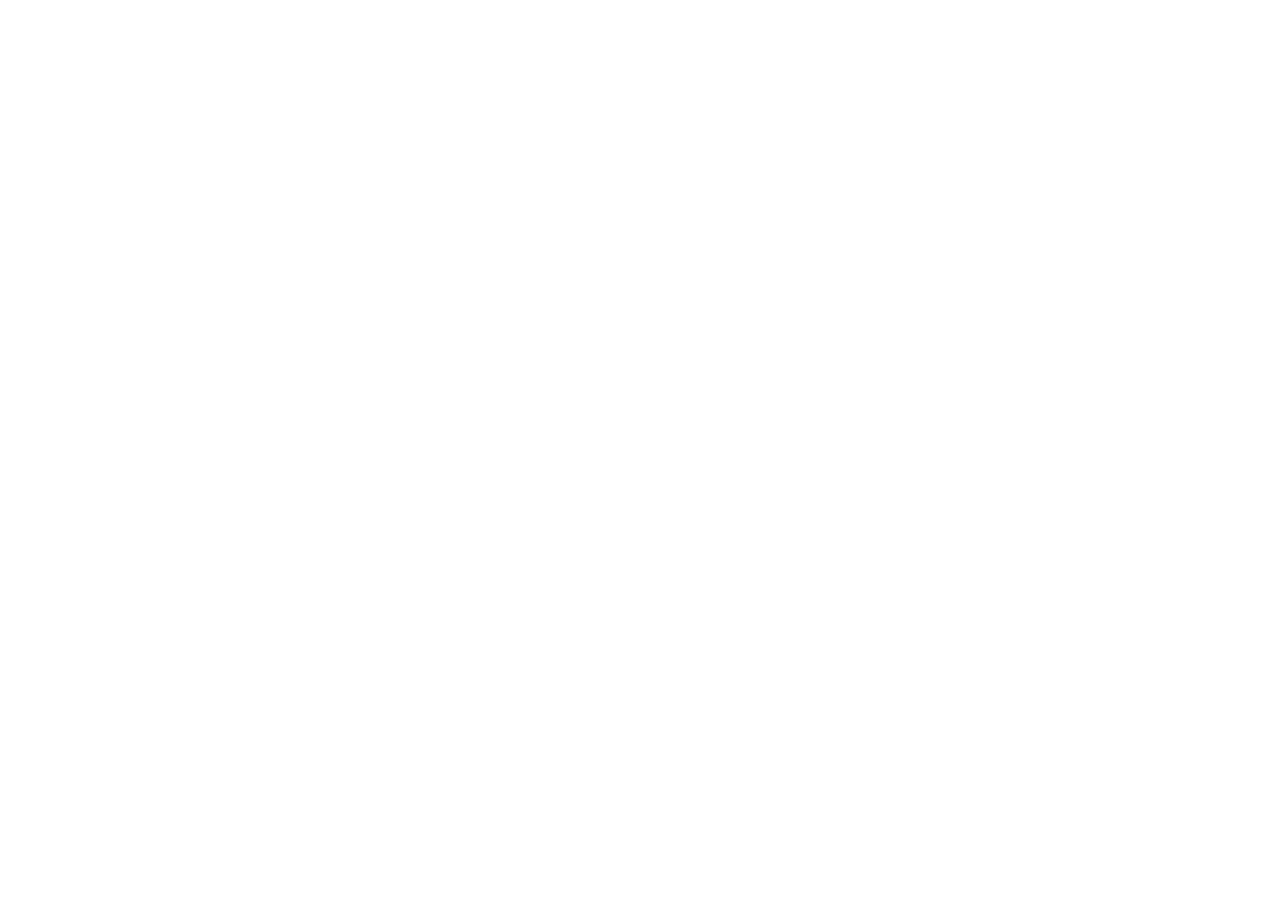
==== index.html @ 12bd7bb7 "Initial commit" ====
<!DOCTYPE html>
<html lang="en">
<head>
    <meta charset="UTF-8">
    <meta http-equiv="X-UA-Compatible" content="IE=edge">
    <meta name="viewport" content="width=device-width, initial-scale=1.0">
    <title>Document</title>
    <link rel="stylesheet" href="./css/main.css">
</head>
<body>
    
</body>
</html>
---- css/main.css ----
/* No CSS *//*# sourceMappingURL=main.css.map */
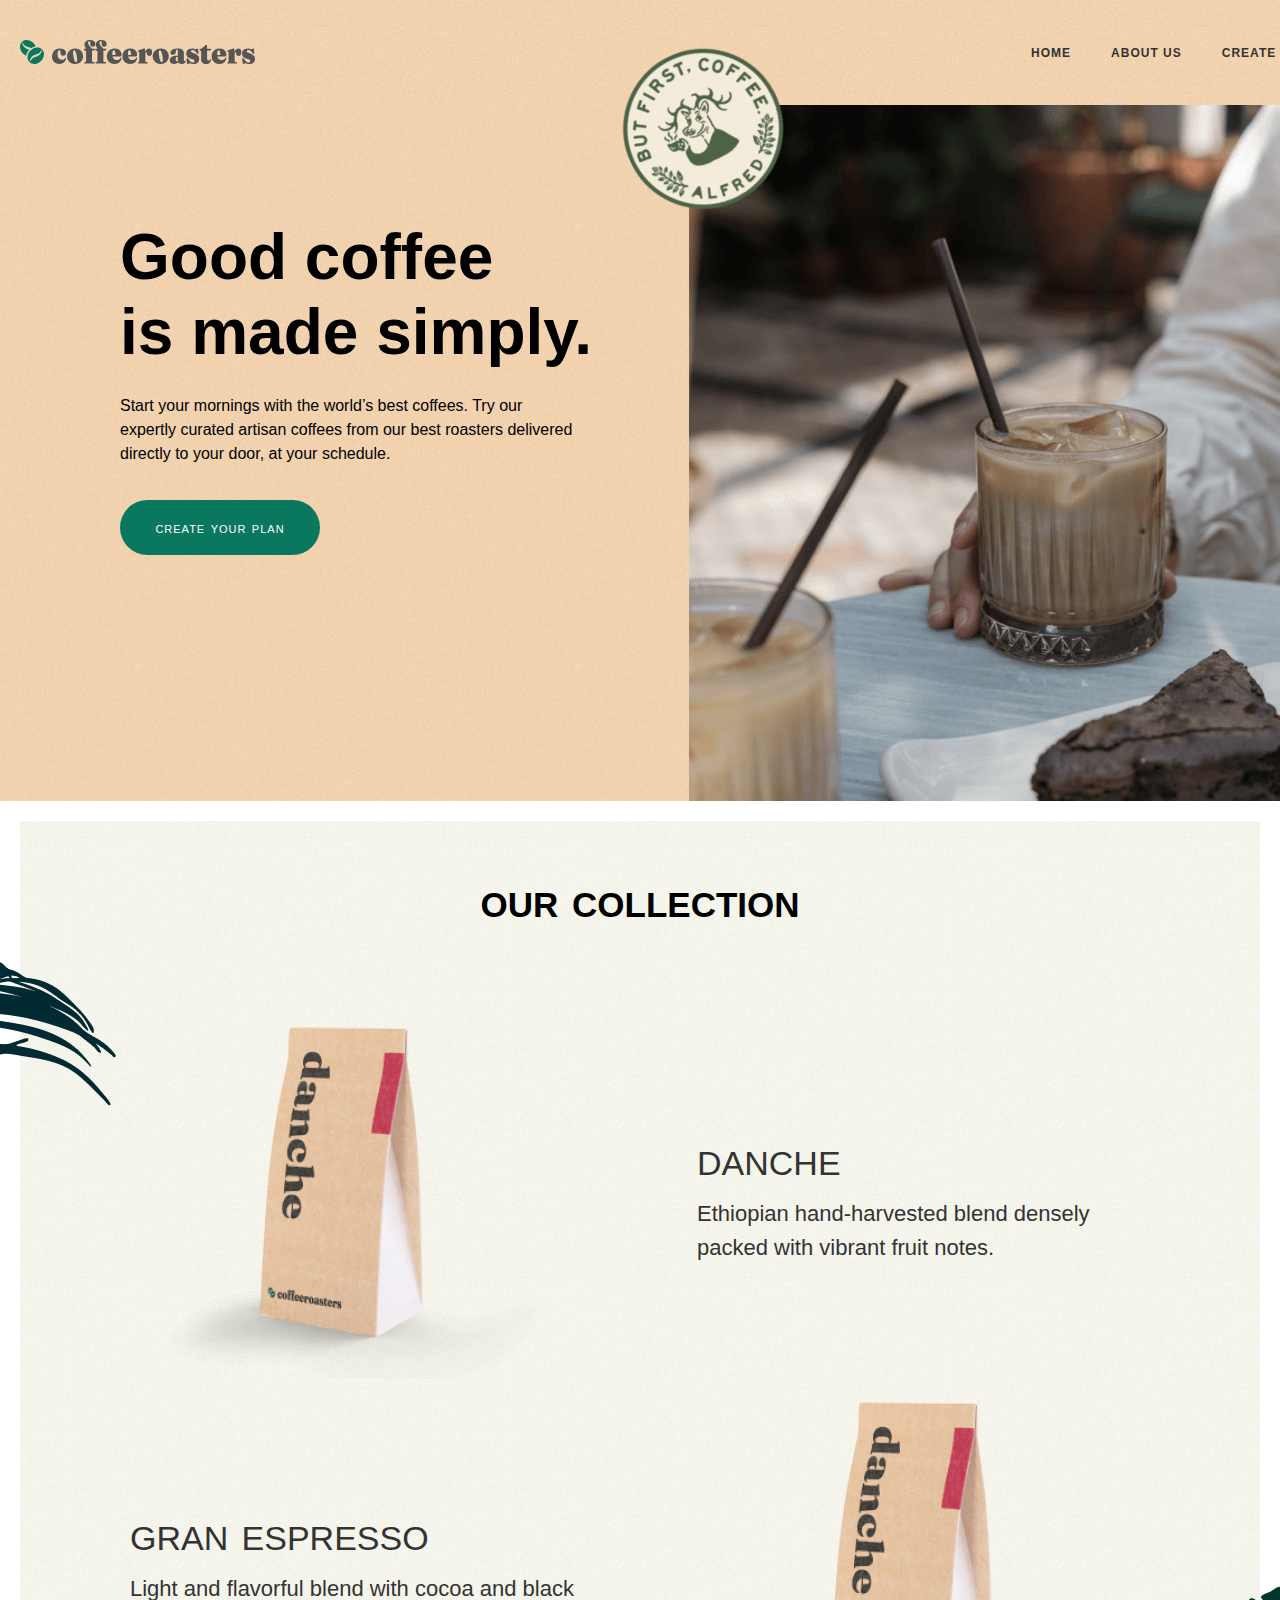
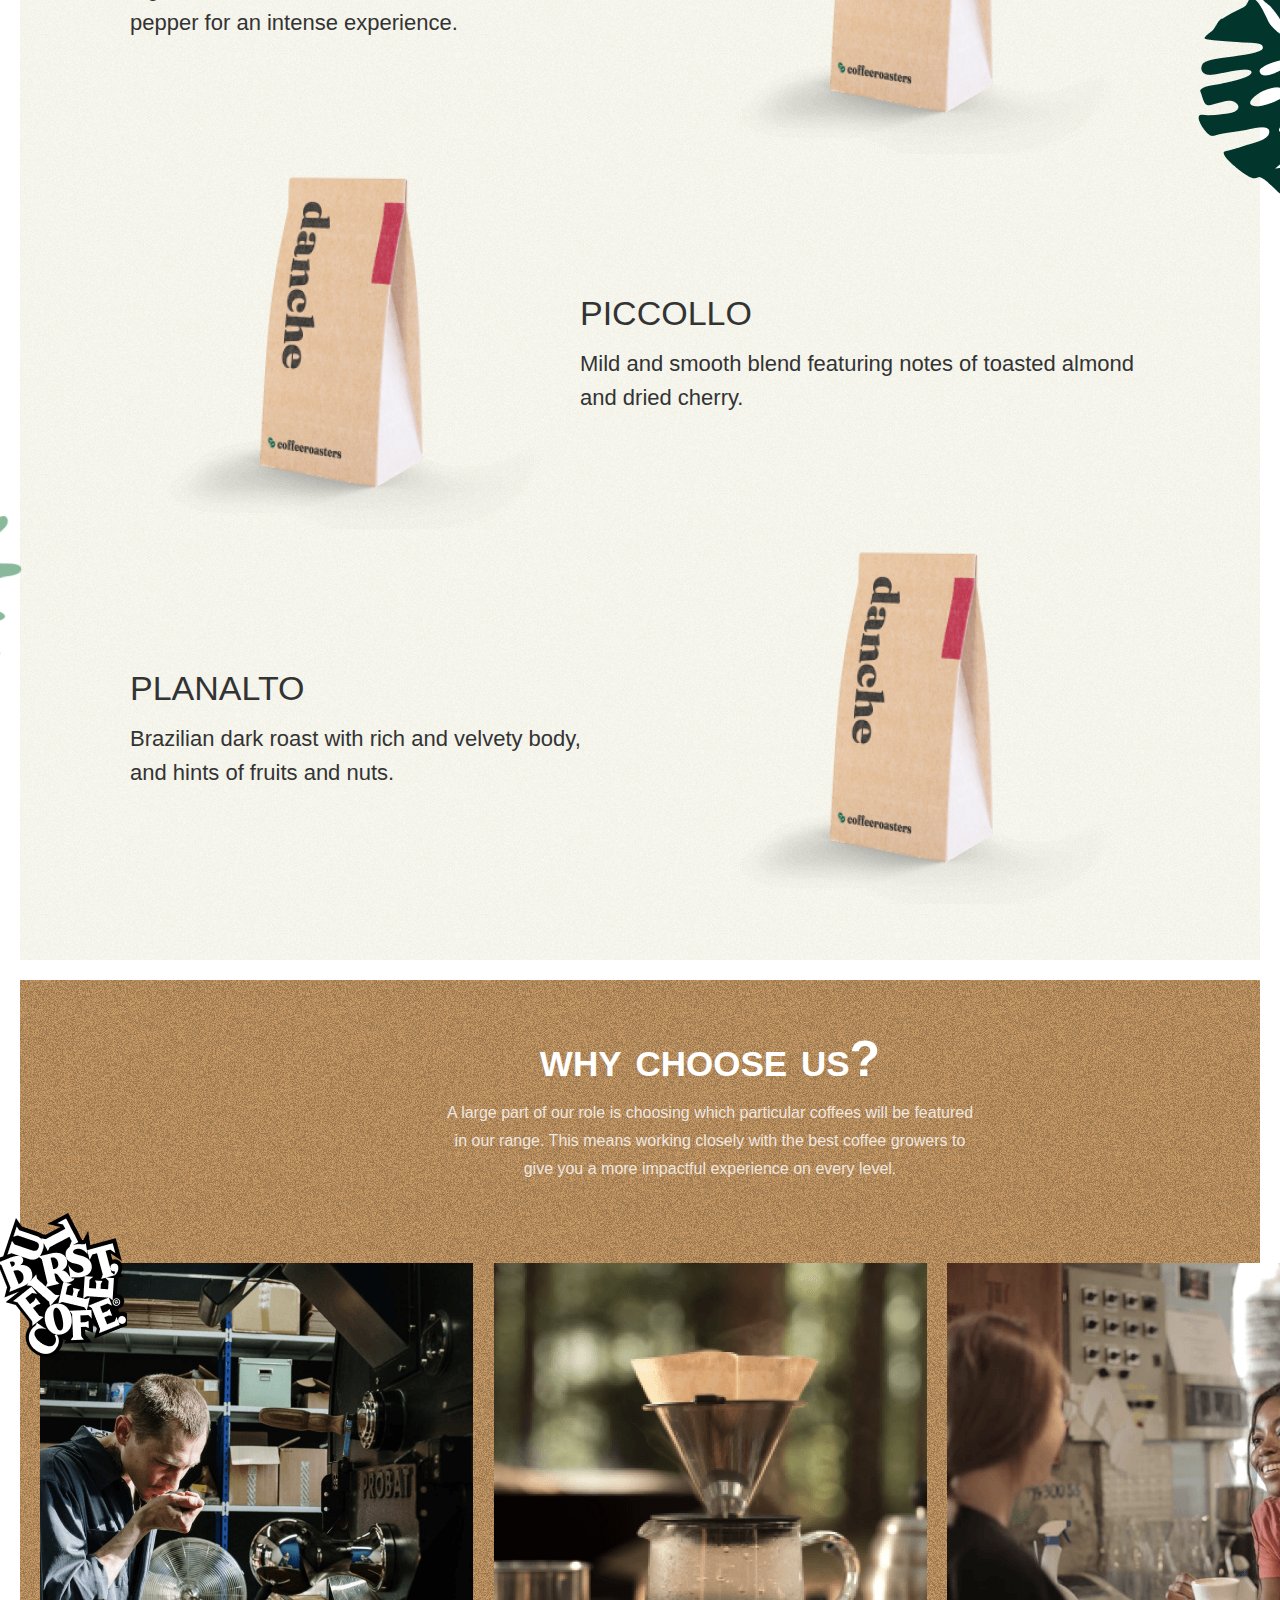
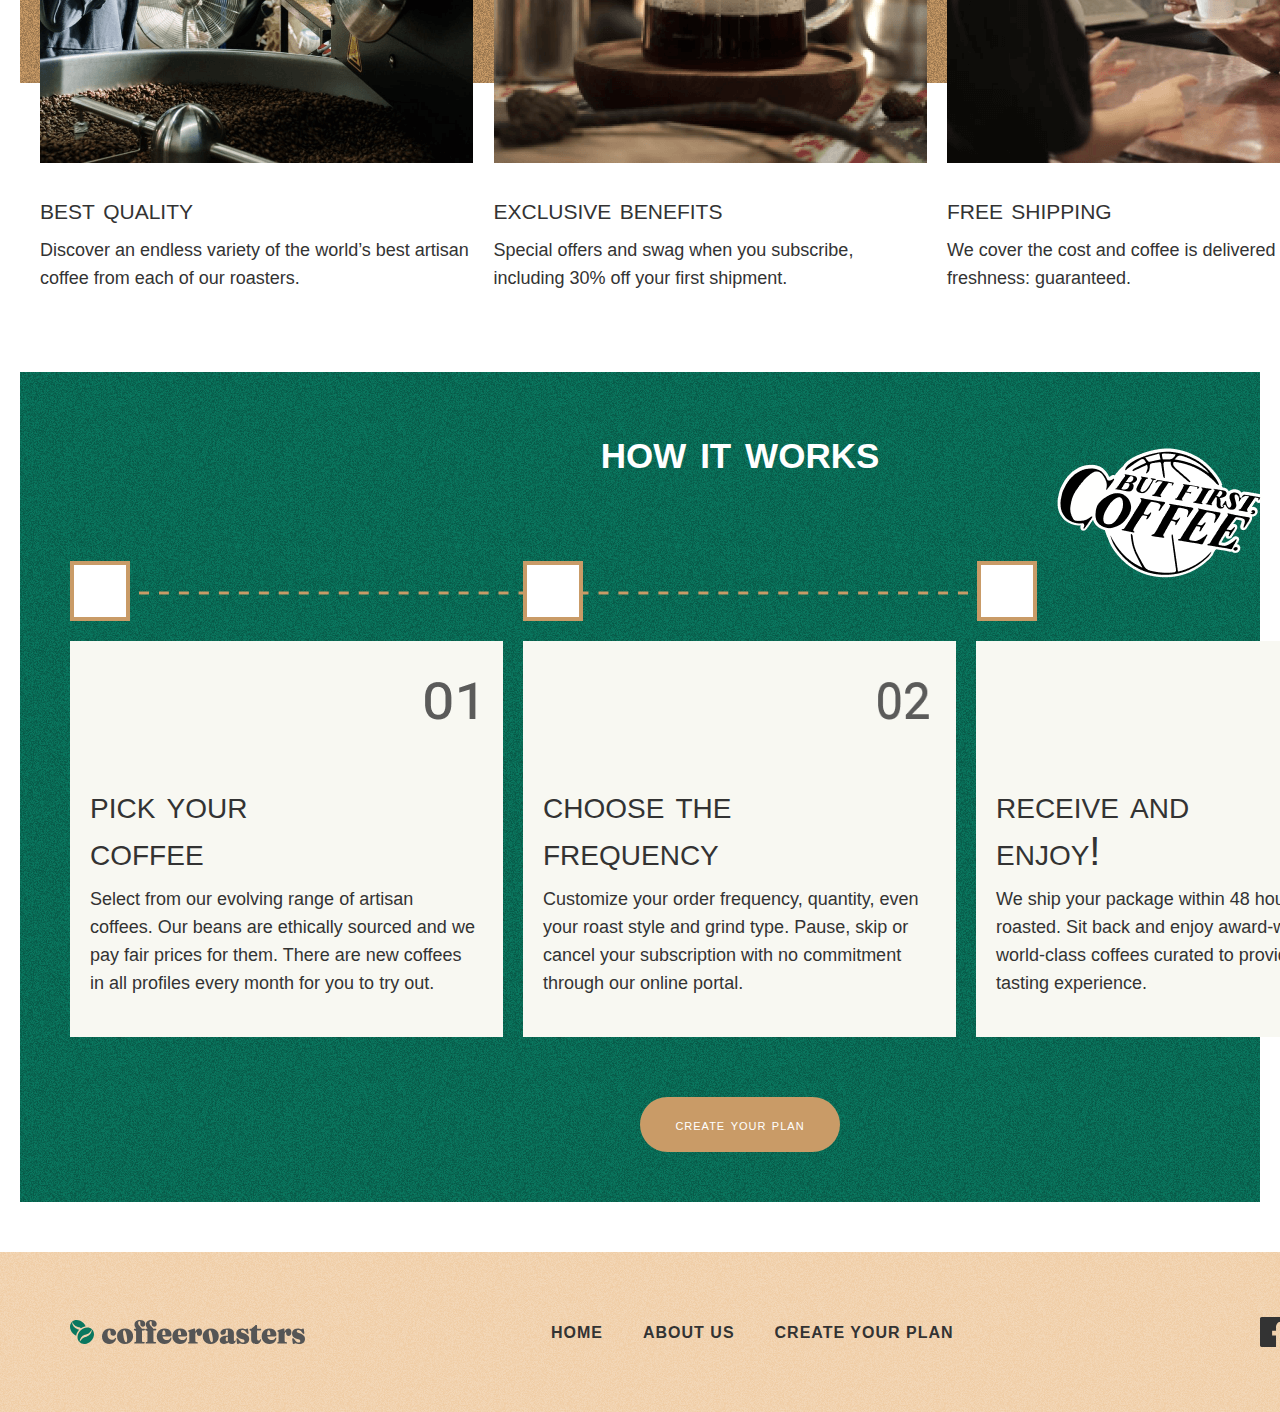
==== commit eed2dfb2: "add scss files" ====
--- a/index.html
+++ b/index.html
@@ -4,10 +4,316 @@
     <meta charset="UTF-8">
     <meta http-equiv="X-UA-Compatible" content="IE=edge">
     <meta name="viewport" content="width=device-width, initial-scale=1.0">
-    <title>Document</title>
+    <title>Coffeeroasters</title>
     <link rel="stylesheet" href="./css/main.css">
 </head>
 <body>
-    
+    <header class="header">
+        <div class="container">
+            <div class="header__inner">
+                <a href="#" class="header__link">
+                    <img class="header__logo" src="./images/site-logo.svg" alt="site logo"  width="235" height="24">
+                </a>
+
+                <nav class="header__nav nav" >
+                    <ol class="nav__list">
+                        <li class="nav__item nav__ ">
+                            <a href="./index.html" class="nav__item-link">
+                                HOME
+                            </a>
+                        </li> 
+    
+                        <li class="nav__item">
+                            <a href="#" class="nav__item-link">
+                                ABOUT US
+                            </a>
+                        </li>
+    
+                        <li class="nav__item ">
+                            <a href="#" class="nav__item-link">
+                                CREATE YOUR PLAN
+                            </a>
+                        </li>
+                    </ol>
+                </nav>
+            </div>
+        </div>
+    </header>
+
+    <main>
+
+        <!-- section HERO started -->
+        <section class="hero">
+            <div class="hero__box">
+                <div class="container">
+                    <div class="hero__inner">
+                        <div class="hero__info info">
+                            <div class="info__box">
+                                <h1 class="info__title">
+                                    Good coffee <br> is made simply.
+                                </h1>
+                            </div>
+    
+                            <p class="info__text">
+                                Start your mornings with the world’s best coffees. Try our <br> expertly curated artisan coffees from our best roasters delivered directly to your door, at your schedule.
+                            </p>
+    
+                            <a href="#" class="info__link">
+                                create your plan
+                            </a>
+                        </div>
+                    </div>
+                </div>
+            </div>
+        </section>
+        <!-- section HERO ended -->
+
+
+        <!-- section collection started  -->
+        <section class="collection">
+            <div class="collection__box">
+                <div class="container container-1">
+                    <div class="collection__inner">
+                        <h2 class="collection__title">
+                            our collection
+                        </h2>
+    
+                        <ul class="collection__list">
+                            <li class="collection__item item">
+                                <img class="item__img" src="./images/coffee-1.png" width="450" height="375" alt="Danche coffee" >
+    
+                                <div class="item__info">
+                                    <h3 class="item__title">
+                                        danche
+                                    </h3>
+    
+                                    <p class="item__text">
+                                        Ethiopian hand-harvested blend densely packed with vibrant fruit notes.
+                                    </p>
+                                </div>
+                            </li>
+    
+                            <li class="collection__item item">
+                                <img class="item__img" src="./images/coffee-1.png" width="450" height="375" alt="Danche coffee" >
+    
+                                <div class="item__info">
+                                    <h3 class="item__title">
+                                        gran espresso
+                                    </h3>
+    
+                                    <p class="item__text">
+                                        Light and flavorful blend with cocoa and black pepper for an intense experience.
+                                    </p>
+                                </div>
+                            </li>
+    
+                            <li class="collection__item item">
+                                <img class="item__img" src="./images/coffee-1.png" width="450" height="375" alt="Danche coffee" >
+    
+                                <div class="item-info">
+                                    <h3 class="item__title">
+                                        piccollo
+                                    </h3>
+    
+                                    <p class="item__text">
+                                        Mild and smooth blend featuring notes of toasted almond and dried cherry.
+                                    </p>
+                                </div>
+                            </li>
+    
+                            <li class="collection__item item">
+                                <img src="./images/coffee-1.png" width="450" height="375" alt="Danche coffee" class="collection-img">
+    
+                                <div class="item__info">
+                                    <h3 class="item__title">
+                                        planalto
+                                    </h3>
+    
+                                    <p class="item__text">
+                                        Brazilian dark roast with rich and velvety body, and hints of fruits and nuts.
+                                    </p>
+                                </div>
+                            </li>
+                        </ul>
+                    </div>
+                </div>
+            </div>
+
+        </section>
+        <!-- section collection ended  -->
+
+
+        <!-- section BOX started  -->
+        <section class="box">
+            <div class="box__subbox">
+                <div class="container">
+                    <div class="box__inner">
+                        <h2 class="box__title">
+                            why choose us?
+                        </h2>
+    
+                        <div class="box__textbox">
+                            <p class="box__text">
+                                A large part of our role is choosing which particular coffees will be featured in our range. This means working closely with the best coffee growers to give you a more impactful experience on every level.
+                            </p>
+                        </div>
+    
+                        <ul class="box__list">
+                            <li class="box__item card">
+                                <img class="card__img" width="433" height="500" src="./images/coffee-5.png" alt="coffee machine's picture" >
+    
+                                <h3 class="card__title">
+                                    best quality
+                                </h3>
+    
+                                <p class="card__text">
+                                    Discover an endless variety of the world’s best artisan coffee from each of our roasters.
+                                </p>
+                            </li>
+    
+                            <li class="box__item card">
+                                <img class="card__img" width="433" height="500" src="./images/coffee-6.png" alt="coffee machine's picture" >
+    
+                                <h3 class="card__title">
+                                    exclusive benefits
+                                </h3>
+    
+                                <p class="card__text">
+                                    Special offers and swag when you subscribe, including 30% off your first shipment.
+                                </p>
+                            </li>
+    
+                            <li class="box__item card">
+                                <img class="card__img"  width="433" height="500" src="./images/coffee-7.png" alt="coffee machine's picture" >
+    
+                                <h3 class="card__title">
+                                    free shipping
+                                </h3>
+    
+                                <p class="card__text">
+                                    We cover the cost and coffee is delivered fast. Peak freshness: guaranteed.
+                                </p>
+                            </li>
+    
+                        </ul>
+                    </div>
+                </div>
+            </div>
+        </section> 
+        <!-- section box ended  -->
+
+
+        <!-- section WORK started  -->
+        <section class="work">
+            <div class="work__inner">
+                <div class="container">
+                    <h2 class="work__title">
+                        how it works
+                    </h2>
+
+                    <div class="work__block">
+                        <span class="work__span">
+                        </span>
+
+                        <span class="work__span">
+                        </span>
+
+                        <span class="work__span work__span--active">
+                        </span>
+                    </div>
+
+                    <ol class="work__list">
+                        <li class="work__item">
+                            <h3 class="work__item-title">
+                                pick your <br> coffee
+                            </h3>
+
+                            <p class="work__item-text">
+                                Select from our evolving range of artisan coffees. Our beans are ethically sourced and we pay fair prices for them. There are new coffees in all profiles every month for you to try out.
+                            </p>
+                        </li>
+
+                        <li class="work__item">
+                            <h3 class="work__item-title">
+                                choose the <br> frequency
+                            </h3>
+
+                            <p class="work__item-text">
+                                Customize your order frequency, quantity, even your roast style and grind type. Pause, skip or cancel your subscription with no commitment through our online portal.
+                            </p>
+                        </li>
+
+                        <li class="work__item work__item--active">
+                            <h3 class="work__item-title">
+                                receive and <br> enjoy!
+                            </h3>
+
+                            <p class="work__item-text">
+                                We ship your package within 48 hours, freshly roasted. Sit back and enjoy award-winning world-class coffees curated to provide a distinct tasting experience.
+                            </p>
+                        </li>
+                    </ol>
+
+                    <a class="work__link" href="#" >
+                        create your plan
+                    </a>
+                </div>
+            </div>
+        </section>
+        <!-- section WORK ended  -->
+
+    </main>
+
+    <!-- FOOTER started  -->
+    <footer class="footer">
+        <div class="container">
+            <div class="footer__inner">
+                <a class="footer__logo-link" href="#" >
+                    <img class="footer__img" src="./images/site-logo.svg" alt="site logo img" width="235" height="24">
+                </a>
+
+                <ol class="footer__list">
+                    <li class="footer__item ">
+                        <a href="./index.html" class="footer__item-link">
+                            HOME
+                        </a>
+                    </li> 
+
+                    <li class="footer__item">
+                        <a href="#" class="footer__item-link">
+                            ABOUT US
+                        </a>
+                    </li>
+
+                    <li class="footer__item footer__item--active">
+                        <a href="#" class="footer__item-link">
+                            CREATE YOUR PLAN
+                        </a>
+                    </li>
+                </ol>
+
+                <ul class="footer__networks">
+                    <li class="footer__network">
+                        <a href="https://facebook.com/" class="footer-network-link" target="_blank">
+                            <img class="footer__network" src="./images/facebook.svg" alt="facebook icon" width="30" height="30">
+                        </a>
+                    </li>
+
+                    <li class="footer__network">
+                        <a href="https://twitter.com/" class="footer-network-link" target="_blank">
+                            <img class="footer__network" src="./images/twitter.svg" alt="twitter icon" width="30" height="25">
+                        </a>
+                    </li>
+
+                    <li class="footer__network footer__network--active">
+                        <a href="https://instagram.org/" class="footer-network-link" target="_blank">
+                            <img class="footer__network" src="./images/instagram.svg" alt="instagram icon" width="30" height="30">
+                        </a>
+                    </li>
+                </ul>
+
+            </div>
+        </div>
+    </footer>
 </body>
 </html>--- a/css/main.css
+++ b/css/main.css
@@ -1 +1,1057 @@
-/* No CSS *//*# sourceMappingURL=main.css.map */+@font-face {
+  font-family: 'Roboto';
+  src: url("../fonts/Roboto-Regular.woff2") format("woff2"), url("../fonts/Roboto-Regular.woff") format("woff");
+  font-weight: normal;
+  font-style: normal;
+  font-display: swap;
+}
+
+@font-face {
+  font-family: 'Roboto';
+  src: url("../fonts/Roboto-Bold.woff2") format("woff2"), url("../fonts/Roboto-Bold.woff") format("woff");
+  font-weight: bold;
+  font-style: normal;
+  font-display: swap;
+}
+
+@font-face {
+  font-family: 'Roboto';
+  src: url("../fonts/Roboto-Medium.woff2") format("woff2"), url("../fonts/Roboto-Medium.woff") format("woff");
+  font-weight: 500;
+  font-style: normal;
+  font-display: swap;
+}
+
+/*! normalize.css v8.0.1 | MIT License | github.com/necolas/normalize.css */
+/* Document
+   ========================================================================== */
+/**
+ * 1. Correct the line height in all browsers.
+ * 2. Prevent adjustments of font size after orientation changes in iOS.
+ */
+html {
+  line-height: 1.15;
+  /* 1 */
+  -webkit-text-size-adjust: 100%;
+  /* 2 */
+}
+
+/* Sections
+     ========================================================================== */
+/**
+   * Remove the margin in all browsers.
+   */
+body {
+  margin: 0;
+}
+
+/**
+   * Render the `main` element consistently in IE.
+   */
+main {
+  display: block;
+}
+
+/**
+   * Correct the font size and margin on `h1` elements within `section` and
+   * `article` contexts in Chrome, Firefox, and Safari.
+   */
+h1 {
+  font-size: 2em;
+  margin: 0.67em 0;
+}
+
+/* Grouping content
+     ========================================================================== */
+/**
+   * 1. Add the correct box sizing in Firefox.
+   * 2. Show the overflow in Edge and IE.
+   */
+hr {
+  -webkit-box-sizing: content-box;
+          box-sizing: content-box;
+  /* 1 */
+  height: 0;
+  /* 1 */
+  overflow: visible;
+  /* 2 */
+}
+
+/**
+   * 1. Correct the inheritance and scaling of font size in all browsers.
+   * 2. Correct the odd `em` font sizing in all browsers.
+   */
+pre {
+  font-family: monospace, monospace;
+  /* 1 */
+  font-size: 1em;
+  /* 2 */
+}
+
+/* Text-level semantics
+     ========================================================================== */
+/**
+   * Remove the gray background on active links in IE 10.
+   */
+a {
+  background-color: transparent;
+}
+
+/**
+   * 1. Remove the bottom border in Chrome 57-
+   * 2. Add the correct text decoration in Chrome, Edge, IE, Opera, and Safari.
+   */
+abbr[title] {
+  border-bottom: none;
+  /* 1 */
+  text-decoration: underline;
+  /* 2 */
+  -webkit-text-decoration: underline dotted;
+          text-decoration: underline dotted;
+  /* 2 */
+}
+
+/**
+   * Add the correct font weight in Chrome, Edge, and Safari.
+   */
+b,
+strong {
+  font-weight: bolder;
+}
+
+/**
+   * 1. Correct the inheritance and scaling of font size in all browsers.
+   * 2. Correct the odd `em` font sizing in all browsers.
+   */
+code,
+kbd,
+samp {
+  font-family: monospace, monospace;
+  /* 1 */
+  font-size: 1em;
+  /* 2 */
+}
+
+/**
+   * Add the correct font size in all browsers.
+   */
+small {
+  font-size: 80%;
+}
+
+/**
+   * Prevent `sub` and `sup` elements from affecting the line height in
+   * all browsers.
+   */
+sub,
+sup {
+  font-size: 75%;
+  line-height: 0;
+  position: relative;
+  vertical-align: baseline;
+}
+
+sub {
+  bottom: -0.25em;
+}
+
+sup {
+  top: -0.5em;
+}
+
+/* Embedded content
+     ========================================================================== */
+/**
+   * Remove the border on images inside links in IE 10.
+   */
+img {
+  border-style: none;
+}
+
+/* Forms
+     ========================================================================== */
+/**
+   * 1. Change the font styles in all browsers.
+   * 2. Remove the margin in Firefox and Safari.
+   */
+button,
+input,
+optgroup,
+select,
+textarea {
+  font-family: inherit;
+  /* 1 */
+  font-size: 100%;
+  /* 1 */
+  line-height: 1.15;
+  /* 1 */
+  margin: 0;
+  /* 2 */
+}
+
+/**
+   * Show the overflow in IE.
+   * 1. Show the overflow in Edge.
+   */
+button,
+input {
+  /* 1 */
+  overflow: visible;
+}
+
+/**
+   * Remove the inheritance of text transform in Edge, Firefox, and IE.
+   * 1. Remove the inheritance of text transform in Firefox.
+   */
+button,
+select {
+  /* 1 */
+  text-transform: none;
+}
+
+/**
+   * Correct the inability to style clickable types in iOS and Safari.
+   */
+button,
+[type="button"],
+[type="reset"],
+[type="submit"] {
+  -webkit-appearance: button;
+}
+
+/**
+   * Remove the inner border and padding in Firefox.
+   */
+button::-moz-focus-inner,
+[type="button"]::-moz-focus-inner,
+[type="reset"]::-moz-focus-inner,
+[type="submit"]::-moz-focus-inner {
+  border-style: none;
+  padding: 0;
+}
+
+/**
+   * Restore the focus styles unset by the previous rule.
+   */
+button:-moz-focusring,
+[type="button"]:-moz-focusring,
+[type="reset"]:-moz-focusring,
+[type="submit"]:-moz-focusring {
+  outline: 1px dotted ButtonText;
+}
+
+/**
+   * Correct the padding in Firefox.
+   */
+fieldset {
+  padding: 0.35em 0.75em 0.625em;
+}
+
+/**
+   * 1. Correct the text wrapping in Edge and IE.
+   * 2. Correct the color inheritance from `fieldset` elements in IE.
+   * 3. Remove the padding so developers are not caught out when they zero out
+   *    `fieldset` elements in all browsers.
+   */
+legend {
+  -webkit-box-sizing: border-box;
+          box-sizing: border-box;
+  /* 1 */
+  color: inherit;
+  /* 2 */
+  display: table;
+  /* 1 */
+  max-width: 100%;
+  /* 1 */
+  padding: 0;
+  /* 3 */
+  white-space: normal;
+  /* 1 */
+}
+
+/**
+   * Add the correct vertical alignment in Chrome, Firefox, and Opera.
+   */
+progress {
+  vertical-align: baseline;
+}
+
+/**
+   * Remove the default vertical scrollbar in IE 10+.
+   */
+textarea {
+  overflow: auto;
+}
+
+/**
+   * 1. Add the correct box sizing in IE 10.
+   * 2. Remove the padding in IE 10.
+   */
+[type="checkbox"],
+[type="radio"] {
+  -webkit-box-sizing: border-box;
+          box-sizing: border-box;
+  /* 1 */
+  padding: 0;
+  /* 2 */
+}
+
+/**
+   * Correct the cursor style of increment and decrement buttons in Chrome.
+   */
+[type="number"]::-webkit-inner-spin-button,
+[type="number"]::-webkit-outer-spin-button {
+  height: auto;
+}
+
+/**
+   * 1. Correct the odd appearance in Chrome and Safari.
+   * 2. Correct the outline style in Safari.
+   */
+[type="search"] {
+  -webkit-appearance: textfield;
+  /* 1 */
+  outline-offset: -2px;
+  /* 2 */
+}
+
+/**
+   * Remove the inner padding in Chrome and Safari on macOS.
+   */
+[type="search"]::-webkit-search-decoration {
+  -webkit-appearance: none;
+}
+
+/**
+   * 1. Correct the inability to style clickable types in iOS and Safari.
+   * 2. Change font properties to `inherit` in Safari.
+   */
+::-webkit-file-upload-button {
+  -webkit-appearance: button;
+  /* 1 */
+  font: inherit;
+  /* 2 */
+}
+
+/* Interactive
+     ========================================================================== */
+/*
+   * Add the correct display in Edge, IE 10+, and Firefox.
+   */
+details {
+  display: block;
+}
+
+/*
+   * Add the correct display in all browsers.
+   */
+summary {
+  display: list-item;
+}
+
+/* Misc
+     ========================================================================== */
+/**
+   * Add the correct display in IE 10+.
+   */
+template {
+  display: none;
+}
+
+/**
+   * Add the correct display in IE 10.
+   */
+[hidden] {
+  display: none;
+}
+
+html {
+  height: 100%;
+  scroll-behavior: smooth;
+}
+
+*, *::before, *::after {
+  -webkit-box-sizing: border-box;
+          box-sizing: border-box;
+  scroll-behavior: smooth;
+}
+
+body {
+  display: -webkit-box;
+  display: -ms-flexbox;
+  display: flex;
+  -webkit-box-orient: vertical;
+  -webkit-box-direction: normal;
+      -ms-flex-direction: column;
+          flex-direction: column;
+  overflow-x: hidden;
+  font-family: 'Roboto', sans-serif;
+  height: 100%;
+  margin: 0;
+  padding: 0;
+}
+
+main {
+  -webkit-box-flex: 1;
+      -ms-flex-positive: 1;
+          flex-grow: 1;
+}
+
+img {
+  max-width: 100%;
+  height: auto;
+  vertical-align: middle;
+  -o-object-fit: cover;
+     object-fit: cover;
+}
+
+.visually-hidden {
+  clip: rect(0 0 0 0);
+  -webkit-clip-path: inset(50%);
+          clip-path: inset(50%);
+  height: 1px;
+  overflow: hidden;
+  position: absolute;
+  white-space: nowrap;
+  width: 1px;
+}
+
+.container {
+  width: 1380px;
+  margin: 0 auto;
+  padding: 0 20px;
+}
+
+header {
+  background-image: url("../images/hero-fon.png");
+  background-color: #F3D7B7;
+  background-blend-mode: overlay;
+}
+
+.header__inner {
+  display: -webkit-box;
+  display: -ms-flexbox;
+  display: flex;
+  -webkit-box-align: center;
+      -ms-flex-align: center;
+          align-items: center;
+  -webkit-box-pack: justify;
+      -ms-flex-pack: justify;
+          justify-content: space-between;
+  padding-top: 40px;
+  padding-bottom: 40px;
+}
+
+.header__link {
+  text-decoration: none;
+}
+
+.header__logo {
+  width: 235px;
+  height: 24px;
+}
+
+.nav__list {
+  display: -webkit-box;
+  display: -ms-flexbox;
+  display: flex;
+  -webkit-box-align: center;
+      -ms-flex-align: center;
+          align-items: center;
+  list-style: none;
+  margin: 0;
+  padding: 0;
+}
+
+.nav__item {
+  margin-left: 40px;
+}
+
+.nav__item-link {
+  text-decoration: none;
+  font-weight: 700;
+  font-size: 12px;
+  line-height: 14px;
+  letter-spacing: 1px;
+  color: #333;
+}
+
+.nav__item-link:hover {
+  color: #0A775F;
+}
+
+.nav__item-link:active {
+  color: #0A775F;
+  opacity: 0.8;
+}
+
+.nav__item--active {
+  margin: 0;
+}
+
+.hero {
+  position: relative;
+  background-image: url("../images/hero-fon.png");
+  background-position: calc(50%) calc(50%);
+  background-color: #F3D7B7;
+  background-blend-mode: overlay;
+}
+
+.hero::before {
+  position: absolute;
+  top: -82px;
+  left: calc(50% - 43px);
+  display: block;
+  width: 213px;
+  height: 214px;
+  z-index: 100;
+  background-image: url("../images/hero-logo.svg");
+  background-repeat: no-repeat;
+  content: "";
+}
+
+.hero__box {
+  background-image: url("../images/hero-img.png");
+  background-position: calc(50% + 404px) calc(50%);
+  background-repeat: no-repeat;
+  background-size: 710px 696px;
+}
+
+.hero__inner {
+  padding-top: 116px;
+  padding-right: 750px;
+  padding-bottom: 246px;
+  padding-left: 100px;
+}
+
+.hero__info {
+  width: 474px;
+}
+
+.hero__right {
+  position: relative;
+  width: 520px;
+  height: 696px;
+}
+
+.info__box {
+  width: 474px;
+}
+
+.info__title {
+  margin: 0;
+  font-weight: 700;
+  font-size: 64px;
+  line-height: 75px;
+  color: #000000;
+  margin-bottom: 24px;
+}
+
+.info__text {
+  margin: 0;
+  font-weight: 400;
+  font-size: 16px;
+  line-height: 24px;
+  color: #000000;
+  margin-bottom: 34px;
+}
+
+.info__link {
+  display: inline-block;
+  width: 200px;
+  font-weight: 500;
+  font-size: 16px;
+  line-height: 19px;
+  text-align: center;
+  letter-spacing: 1px;
+  font-variant: small-caps;
+  color: #FFFFFF;
+  mix-blend-mode: normal;
+  text-decoration: none;
+  padding: 16px 22px;
+  background-color: #0A775F;
+  border: 2px solid transparent;
+  border-radius: 100px;
+}
+
+.info__link:hover {
+  cursor: pointer;
+  color: #0A775F;
+  border: 2px solid #0A775F;
+  background-color: #ddcebb;
+}
+
+.info__link:active {
+  cursor: pointer;
+  color: #0A775F;
+  border: 2px solid #0A775F;
+  background-color: #ddcebb;
+  opacity: 0.6;
+}
+
+.collection {
+  position: relative;
+  padding: 20px;
+}
+
+.collection::before {
+  position: absolute;
+  z-index: 100;
+  display: block;
+  width: 371px;
+  height: 371px;
+  background-image: url("../images/col-bgc-1.png");
+  background-size: contain;
+  background-repeat: no-repeat;
+  top: calc(50% - 830px);
+  left: calc(50% - 895px);
+  content: "";
+}
+
+.collection::after {
+  position: absolute;
+  display: block;
+  top: 675px;
+  left: calc(50% + 520px);
+  background-image: url("../images/col-bgc-2.png");
+  width: 546px;
+  height: 591px;
+  content: "";
+}
+
+.collection__box {
+  position: relative;
+  background-image: url("../images/collection-fon.png");
+  background-color: #F8F8F2;
+  background-blend-mode: overlay;
+  margin: 0 auto;
+}
+
+.collection__box::before {
+  position: absolute;
+  display: block;
+  top: 1270px;
+  left: calc(50% - 925px);
+  background-image: url("../images/col-bgc-3.png");
+  -webkit-transform: rotate(-7deg);
+          transform: rotate(-7deg);
+  background-size: contain;
+  width: 314px;
+  height: 287px;
+  content: "";
+}
+
+.container-1 {
+  width: 1060px;
+}
+
+.collection__inner {
+  padding: 50px 0;
+}
+
+.collection__title {
+  font-weight: 700;
+  font-size: 50px;
+  line-height: 59px;
+  text-align: center;
+  font-variant: small-caps;
+  color: #000000;
+  margin: 0;
+  margin-bottom: 80px;
+}
+
+.collection__list {
+  margin: 0;
+  padding: 0;
+  list-style: none;
+}
+
+.collection__item {
+  margin: 0;
+  display: -webkit-box;
+  display: -ms-flexbox;
+  display: flex;
+  -webkit-box-align: center;
+      -ms-flex-align: center;
+          align-items: center;
+  -webkit-box-pack: justify;
+      -ms-flex-pack: justify;
+          justify-content: space-between;
+}
+
+.collection__item:nth-child(2n) {
+  display: -webkit-box;
+  display: -ms-flexbox;
+  display: flex;
+  -webkit-box-orient: horizontal;
+  -webkit-box-direction: reverse;
+      -ms-flex-direction: row-reverse;
+          flex-direction: row-reverse;
+}
+
+.item__img {
+  width: 450px;
+  height: 375px;
+}
+
+.item__info {
+  width: 453px;
+}
+
+.item__title {
+  font-weight: 500;
+  font-size: 48px;
+  line-height: 56px;
+  font-variant: small-caps;
+  color: #333;
+  margin: 0;
+  margin-bottom: 10px;
+}
+
+.item__text {
+  font-weight: 400;
+  font-size: 22px;
+  line-height: 34px;
+  color: #333333;
+  margin: 0;
+}
+
+.box {
+  position: relative;
+  padding: 0 20px;
+}
+
+.box__subbox {
+  background-color: #C99B67;
+  height: 703px;
+  margin-bottom: 289px;
+  background-image: url("../images/box-fon.png");
+}
+
+.box__inner {
+  padding-top: 50px;
+}
+
+.box__title {
+  font-weight: 700;
+  font-size: 50px;
+  line-height: 59px;
+  text-align: center;
+  font-variant: small-caps;
+  color: #FFFFFF;
+  margin: 0;
+  margin-bottom: 10px;
+}
+
+.box__textbox {
+  width: 527px;
+  margin: 0 auto;
+}
+
+.box__text {
+  font-weight: 400;
+  font-size: 16px;
+  line-height: 28px;
+  text-align: center;
+  color: #FFFFFF;
+  mix-blend-mode: normal;
+  opacity: 0.8;
+  margin: 0;
+}
+
+.box__list {
+  position: absolute;
+  top: 283px;
+  display: -webkit-box;
+  display: -ms-flexbox;
+  display: flex;
+  -webkit-box-pack: justify;
+      -ms-flex-pack: justify;
+          justify-content: space-between;
+  margin: 0;
+  padding: 0;
+  list-style: none;
+  width: 1340px;
+}
+
+.box__list::before {
+  position: absolute;
+  top: -50px;
+  left: calc(50% - 720px);
+  width: 137px;
+  height: 144px;
+  display: block;
+  background-image: url("../images/box-logo.png");
+  content: "";
+}
+
+.box__item {
+  margin: 0;
+  width: 433px;
+}
+
+.card__img {
+  width: 433px;
+  height: 500px;
+  margin-bottom: 28px;
+}
+
+.card__title {
+  font-weight: 500;
+  font-size: 30px;
+  line-height: 35px;
+  font-variant: small-caps;
+  color: #333;
+  margin: 0;
+  margin-bottom: 10px;
+}
+
+.card__text {
+  font-weight: 400;
+  font-size: 18px;
+  line-height: 28px;
+  color: #333333;
+  margin: 0;
+}
+
+.work {
+  position: relative;
+  margin-bottom: 50px;
+  padding: 0 20px;
+}
+
+.work::after {
+  position: absolute;
+  top: 41px;
+  left: calc(50% + 402px);
+  display: block;
+  background-image: url("../images/work-stic.png");
+  background-repeat: no-repeat;
+  width: 228px;
+  height: 165px;
+  content: "";
+}
+
+.work__inner {
+  padding: 50px 30px;
+  background-image: url("../images/work-fon.png");
+  background-blend-mode: overlay;
+  background-color: #0A775F;
+}
+
+.work__title {
+  font-weight: 700;
+  font-size: 50px;
+  line-height: 59px;
+  text-align: center;
+  font-variant: small-caps;
+  margin: 0;
+  margin-bottom: 80px;
+  color: #FFFFFF;
+}
+
+.work__block {
+  margin-bottom: 16px;
+  background-image: url("../images/work-line.png");
+  background-repeat: no-repeat;
+  background-position: calc(50% - 187px) calc(50%);
+}
+
+.work__span {
+  display: inline-block;
+  margin-right: 389px;
+  padding: 26px;
+  background-color: #fff;
+  border: 4px solid #C99B67;
+}
+
+.work__span--active {
+  margin-right: 0;
+}
+
+.work__list {
+  display: -webkit-box;
+  display: -ms-flexbox;
+  display: flex;
+  margin: 0;
+  padding: 0;
+  list-style: none;
+  margin-bottom: 60px;
+}
+
+.work__item {
+  width: 433px;
+  background-color: #F8F8F2;
+  padding: 140px 28px 40px 20px;
+  margin-right: 20px;
+}
+
+.work__item:nth-child(1) {
+  background-image: url("../images/01.png");
+  background-repeat: no-repeat;
+  background-size: 51px 38px;
+  background-position: calc(50% + 164px) calc(50% - 138px);
+}
+
+.work__item:nth-child(2) {
+  background-image: url("../images/02.png");
+  background-repeat: no-repeat;
+  background-size: 51px 38px;
+  background-position: calc(50% + 164px) calc(50% - 138px);
+}
+
+.work__item--active {
+  margin-right: 0;
+  background-image: url("../images/03.png");
+  background-repeat: no-repeat;
+  background-size: 51px 38px;
+  background-position: calc(50% + 164px) calc(50% - 138px);
+}
+
+.work__item-title {
+  font-weight: 500;
+  font-size: 40px;
+  line-height: 47px;
+  font-variant: small-caps;
+  color: #333333;
+  margin: 0;
+  margin-bottom: 10px;
+}
+
+.work__item-text {
+  font-weight: 400;
+  font-size: 18px;
+  line-height: 28px;
+  color: #333333;
+  margin: 0;
+}
+
+.work__link {
+  display: block;
+  width: 200px;
+  font-weight: 500;
+  font-size: 16px;
+  line-height: 19px;
+  text-align: center;
+  letter-spacing: 1px;
+  font-variant: small-caps;
+  color: #FFFFFF;
+  mix-blend-mode: normal;
+  text-decoration: none;
+  padding: 16px 22px;
+  background-color: #C99B67;
+  border: 2px solid transparent;
+  border-radius: 100px;
+  margin: 0 auto;
+}
+
+.work__link:hover {
+  color: #C99B67;
+  background-color: #fff;
+}
+
+.work__link:active {
+  color: #C99B67;
+  background-color: #fff;
+  opacity: 0.8;
+}
+
+.footer {
+  padding: 65px 50px;
+  background-image: url("../images/footer-fon.png");
+  background-blend-mode: overlay;
+  background-color: #F3D7B7;
+}
+
+.footer__inner {
+  display: -webkit-box;
+  display: -ms-flexbox;
+  display: flex;
+  -webkit-box-align: center;
+      -ms-flex-align: center;
+          align-items: center;
+}
+
+.footer__logo-link {
+  text-decoration: none;
+  margin-right: 246px;
+}
+
+.footer__img {
+  width: 235px;
+  height: 24px;
+}
+
+.footer__list {
+  display: -webkit-box;
+  display: -ms-flexbox;
+  display: flex;
+  margin: 0;
+  padding: 0;
+  list-style: none;
+}
+
+.footer__item {
+  margin: 0;
+  padding: 0;
+  margin-right: 40px;
+}
+
+.footer__item-link {
+  text-decoration: none;
+  font-weight: 700;
+  font-size: 16px;
+  line-height: 19px;
+  text-align: center;
+  letter-spacing: 1px;
+  text-transform: uppercase;
+  color: #333;
+}
+
+.footer__item-link:hover {
+  color: #0A775F;
+}
+
+.footer__item-link:active {
+  color: #0A775F;
+  opacity: 0.6;
+}
+
+.footer__networks {
+  display: -webkit-box;
+  display: -ms-flexbox;
+  display: flex;
+  -webkit-box-align: center;
+      -ms-flex-align: center;
+          align-items: center;
+  -webkit-box-pack: justify;
+      -ms-flex-pack: justify;
+          justify-content: space-between;
+  width: 150px;
+  margin: 0;
+  padding: 0;
+  list-style: none;
+  margin-left: auto;
+}
+
+.footer__network {
+  margin: 0;
+}
+
+.footer-network-link {
+  display: inline-block;
+  text-decoration: none;
+}
+
+.footer-network-link:active {
+  opacity: 0.6;
+}
+
+.footer__item--active {
+  margin: 0;
+}
+
+.footer__network--active {
+  margin: 0;
+}
+/*# sourceMappingURL=main.css.map */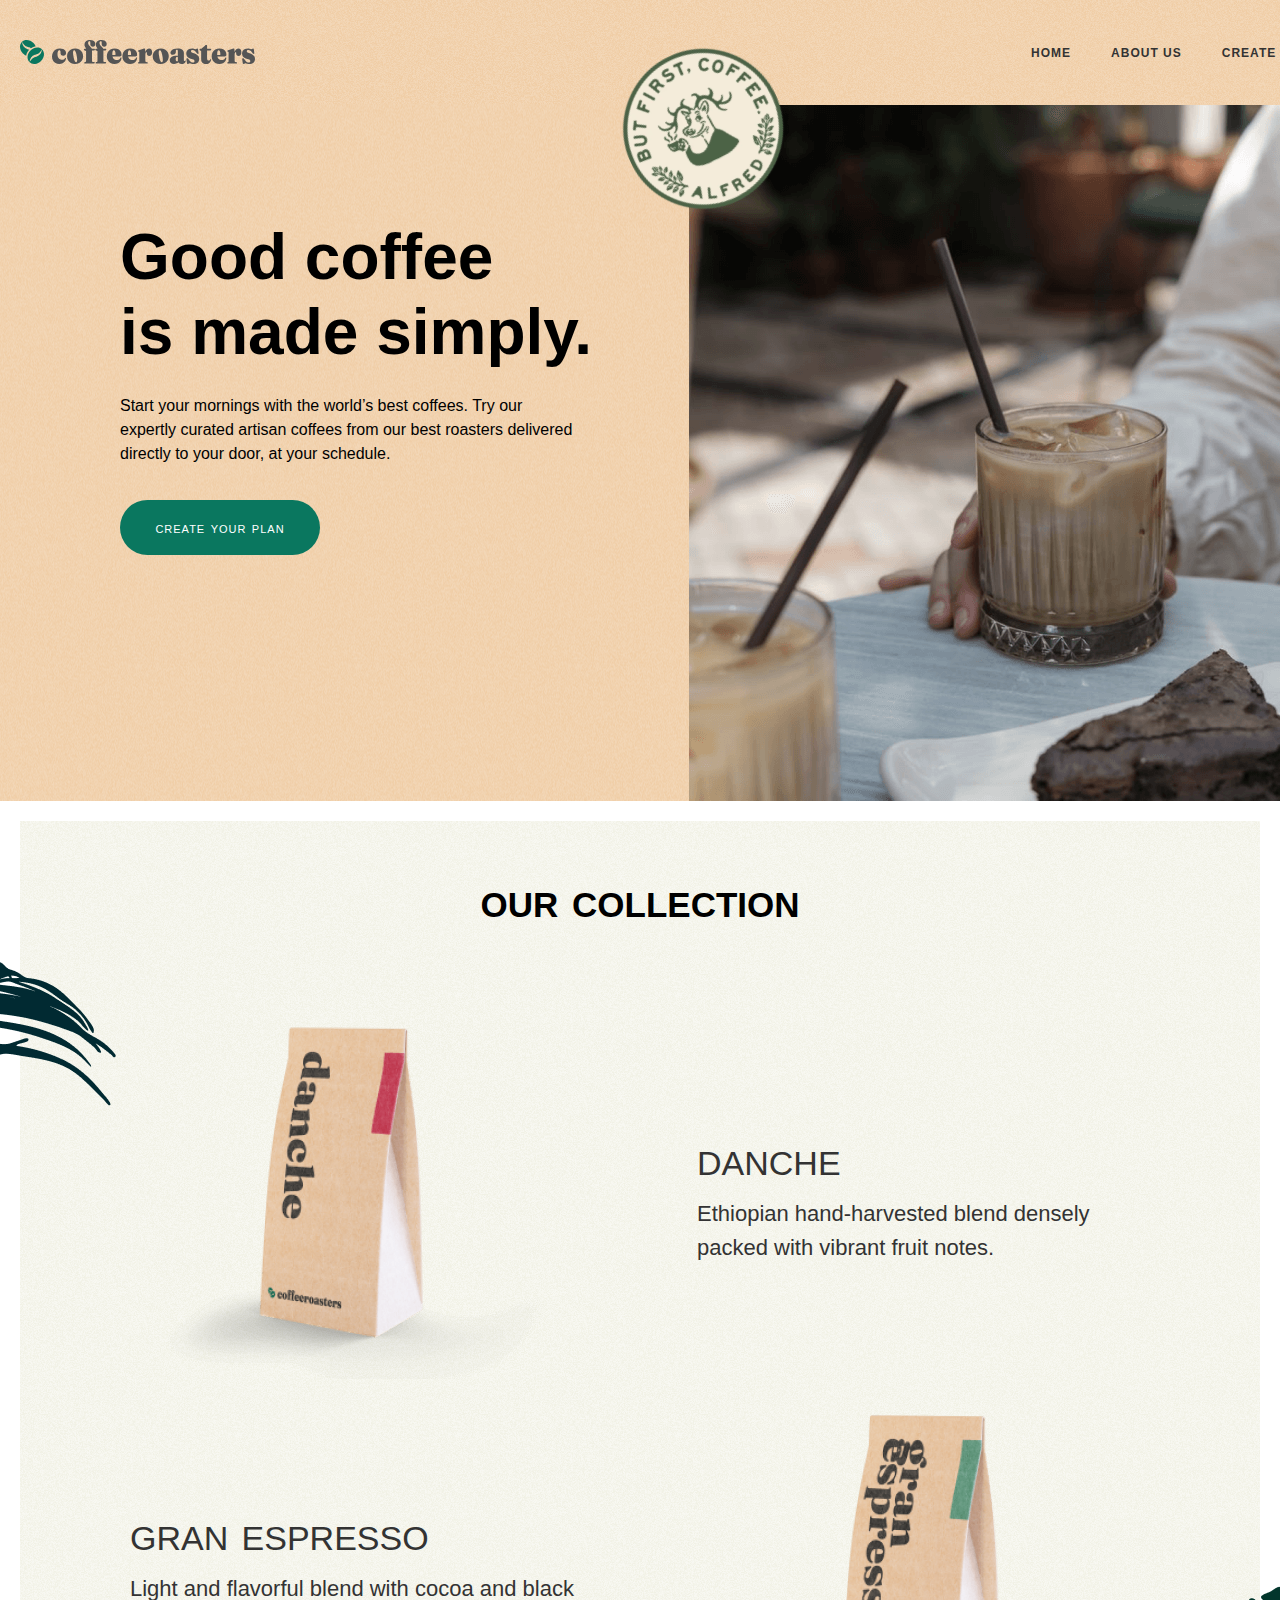
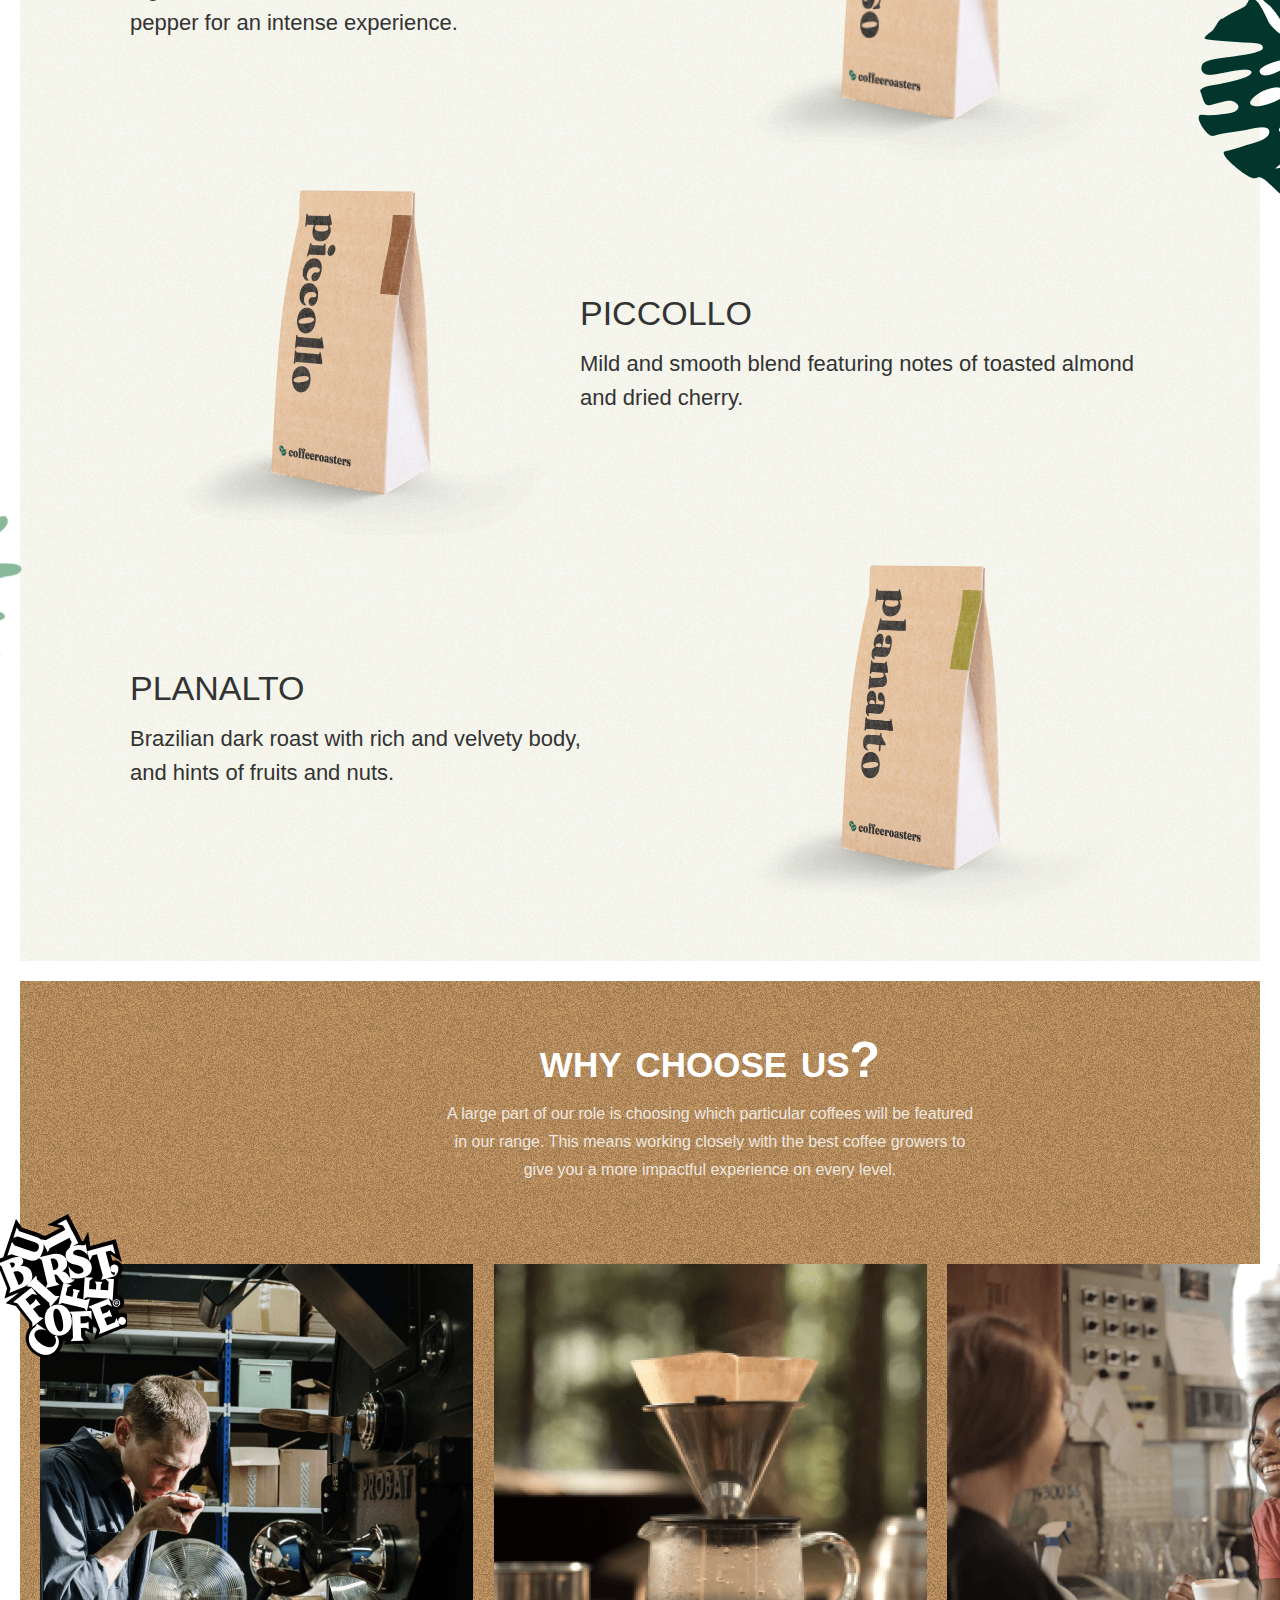
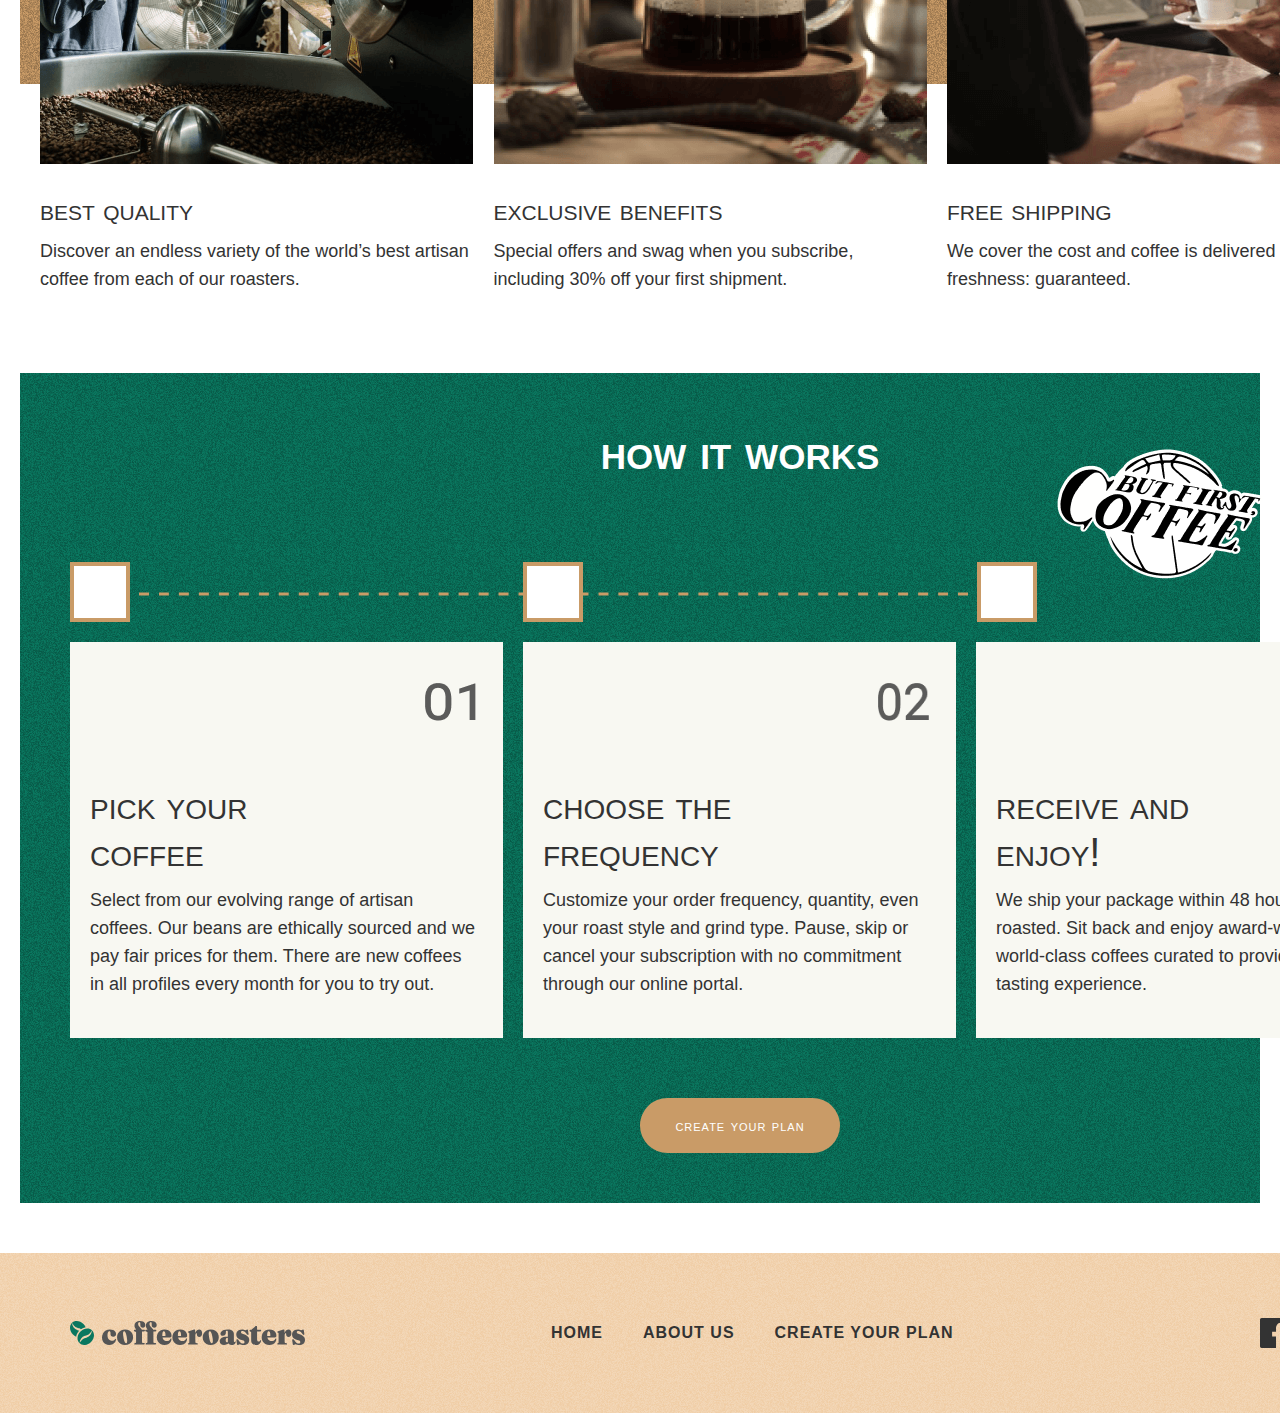
==== commit c6848c9c: "add full changes" ====
--- a/index.html
+++ b/index.html
@@ -4,7 +4,7 @@
     <meta charset="UTF-8">
     <meta http-equiv="X-UA-Compatible" content="IE=edge">
     <meta name="viewport" content="width=device-width, initial-scale=1.0">
-    <title>Coffeeroasters</title>
+    <title>Home</title>
     <link rel="stylesheet" href="./css/main.css">
 </head>
 <body>
@@ -24,13 +24,13 @@
                         </li> 
     
                         <li class="nav__item">
-                            <a href="#" class="nav__item-link">
+                            <a href="./about.html" class="nav__item-link">
                                 ABOUT US
                             </a>
                         </li>
     
                         <li class="nav__item ">
-                            <a href="#" class="nav__item-link">
+                            <a href="./create_plan.html" class="nav__item-link">
                                 CREATE YOUR PLAN
                             </a>
                         </li>
@@ -80,7 +80,8 @@
     
                         <ul class="collection__list">
                             <li class="collection__item item">
-                                <img class="item__img" src="./images/coffee-1.png" width="450" height="375" alt="Danche coffee" >
+                                <img class="item__img" src="./images/coffee-1.png" 
+                                srcset="./images/coffee-1.png 1x, ./images/coffee-1@2x.png 2x" width="450" height="375" alt="Danche coffee" >
     
                                 <div class="item__info">
                                     <h3 class="item__title">
@@ -94,7 +95,8 @@
                             </li>
     
                             <li class="collection__item item">
-                                <img class="item__img" src="./images/coffee-1.png" width="450" height="375" alt="Danche coffee" >
+                                <img class="item__img" src="./images/coffee-2.png" 
+                                srcset="./images/coffee-2.png 1x, ./images/coffee-2.png 2x" width="450" height="375" alt="Danche coffee" >
     
                                 <div class="item__info">
                                     <h3 class="item__title">
@@ -108,7 +110,8 @@
                             </li>
     
                             <li class="collection__item item">
-                                <img class="item__img" src="./images/coffee-1.png" width="450" height="375" alt="Danche coffee" >
+                                <img class="item__img" src="./images/coffee-3.png" 
+                                srcset="./images/coffee-3.png 1x, ./images/coffee-3.png 2x" width="450" height="375" alt="Danche coffee" >
     
                                 <div class="item-info">
                                     <h3 class="item__title">
@@ -122,7 +125,8 @@
                             </li>
     
                             <li class="collection__item item">
-                                <img src="./images/coffee-1.png" width="450" height="375" alt="Danche coffee" class="collection-img">
+                                <img src="./images/coffee-4.png" 
+                                srcset="./images/coffee-4.png 1x, ./images/coffee-4.png 2x" width="450" height="375" alt="Danche coffee" class="collection-img">
     
                                 <div class="item__info">
                                     <h3 class="item__title">
@@ -160,7 +164,7 @@
     
                         <ul class="box__list">
                             <li class="box__item card">
-                                <img class="card__img" width="433" height="500" src="./images/coffee-5.png" alt="coffee machine's picture" >
+                                <img class="card__img" width="433" height="500" src="./images/coffee-5.png" srcset="./images/coffee-5.png 1x, ./images/coffee-5@2x.png 2x" alt="coffee machine's picture" >
     
                                 <h3 class="card__title">
                                     best quality
@@ -172,7 +176,7 @@
                             </li>
     
                             <li class="box__item card">
-                                <img class="card__img" width="433" height="500" src="./images/coffee-6.png" alt="coffee machine's picture" >
+                                <img class="card__img" width="433" height="500" src="./images/coffee-6.png" srcset="./images/coffee-6.png 1x, ./images/coffee-6.png 2x" alt="coffee machine's picture" >
     
                                 <h3 class="card__title">
                                     exclusive benefits
@@ -184,7 +188,7 @@
                             </li>
     
                             <li class="box__item card">
-                                <img class="card__img"  width="433" height="500" src="./images/coffee-7.png" alt="coffee machine's picture" >
+                                <img class="card__img"  width="433" height="500" src="./images/coffee-7.png" srcset="./images/coffee-7.png 1x, ./images/coffee-7.png 2x" alt="coffee machine's picture" >
     
                                 <h3 class="card__title">
                                     free shipping
@@ -280,13 +284,13 @@
                     </li> 
 
                     <li class="footer__item">
-                        <a href="#" class="footer__item-link">
+                        <a href="./about.html" class="footer__item-link">
                             ABOUT US
                         </a>
                     </li>
 
                     <li class="footer__item footer__item--active">
-                        <a href="#" class="footer__item-link">
+                        <a href="./create_plan.html" class="footer__item-link">
                             CREATE YOUR PLAN
                         </a>
                     </li>
@@ -315,5 +319,7 @@
             </div>
         </div>
     </footer>
+    <!-- FOOTER ended  -->
+
 </body>
 </html>--- a/css/main.css
+++ b/css/main.css
@@ -716,6 +716,18 @@
   margin: 0;
 }
 
+@media only screen and (-webkit-min-device-pixel-ratio: 2), only screen and (min--moz-device-pixel-ratio: 2), only screen and (min-device-pixel-ratio: 2), only screen and (min-resolution: 192dpi), only screen and (min-resolution: 2dppx) {
+  .collection::before {
+    background-image: url("../images/col-bgc-1@2x.png");
+  }
+  .collection::after {
+    background-image: url("../images/col-bgc-2@2x.png");
+  }
+  .collection__box::before {
+    background-image: url("../images/col-bgc-3@2x.png");
+  }
+}
+
 .box {
   position: relative;
   padding: 0 20px;
@@ -954,6 +966,635 @@
   color: #C99B67;
   background-color: #fff;
   opacity: 0.8;
+}
+
+.hero__inner--about {
+  padding-bottom: 195px;
+}
+
+.hero__box--about {
+  background-image: url("../images/about-hero.png");
+  background-position: calc(50% + 404px) calc(50% - 17px);
+  background-repeat: no-repeat;
+  background-size: 710px 596px;
+}
+
+.info__text--about {
+  width: 372px;
+}
+
+@media only screen and (-webkit-min-device-pixel-ratio: 2), only screen and (min--moz-device-pixel-ratio: 2), only screen and (min-device-pixel-ratio: 2), only screen and (min-resolution: 192dpi), only screen and (min-resolution: 2dppx) {
+  .hero__box--about {
+    background-image: url("../images/about-hero@2x.png");
+  }
+}
+
+.commitment {
+  position: relative;
+  padding: 20px;
+  margin-bottom: 120px;
+}
+
+.commitment::before {
+  position: absolute;
+  display: block;
+  width: 371px;
+  height: 371px;
+  background-image: url("../images/commitment-before.png");
+  background-size: contain;
+  background-repeat: no-repeat;
+  top: calc(50% - 330px);
+  left: calc(50% - 890px);
+  content: "";
+}
+
+.commitment__box {
+  background-image: url("../images/Rectangle.png");
+  background-color: #F8F8F2;
+  background-blend-mode: overlay;
+  padding: 164px 64px 200px 165px;
+}
+
+.container__commit {
+  width: 1210px;
+}
+
+.commitment__inner {
+  display: -webkit-box;
+  display: -ms-flexbox;
+  display: flex;
+  -webkit-box-pack: justify;
+      -ms-flex-pack: justify;
+          justify-content: space-between;
+}
+
+.commitment__img {
+  width: 360px;
+  height: 364px;
+}
+
+.commitment__info {
+  width: 620px;
+}
+
+.commitment__title {
+  font-style: normal;
+  font-weight: 700;
+  font-size: 48px;
+  line-height: 56px;
+  font-variant: small-caps;
+  color: #000000;
+  margin: 0;
+  margin-bottom: 24px;
+}
+
+.commitment__text {
+  font-style: normal;
+  font-weight: 400;
+  font-size: 18px;
+  line-height: 30px;
+  color: #333333;
+  margin: 0;
+}
+
+@media only screen and (-webkit-min-device-pixel-ratio: 2), only screen and (min--moz-device-pixel-ratio: 2), only screen and (min-device-pixel-ratio: 2), only screen and (min-resolution: 192dpi), only screen and (min-resolution: 2dppx) {
+  .commitment::before {
+    background-image: url("../images/commitment-before@2x.png");
+  }
+}
+
+.box__1 {
+  padding: 20px;
+}
+
+.box__1__in {
+  background-image: url("../images/box_1-fon.png");
+  background-color: #C99B67;
+  background-blend-mode: overlay;
+  padding: 100px 618px 118px 143px;
+}
+
+.box__1__in {
+  position: relative;
+}
+
+.box__1__in::before {
+  position: absolute;
+  top: -80px;
+  left: calc(50% + 165px);
+  width: 550px;
+  height: 500px;
+  z-index: 1000;
+  background-image: url("../images/box_1.png");
+  content: "";
+}
+
+.box__1__info {
+  width: 639px;
+}
+
+.box__1__title {
+  font-weight: 700;
+  font-size: 50px;
+  line-height: 59px;
+  font-variant: small-caps;
+  color: #FFFFFF;
+  margin: 0;
+  margin-bottom: 24px;
+}
+
+.box__1__text {
+  margin: 0;
+  font-weight: 400;
+  font-size: 18px;
+  line-height: 30px;
+  color: #FFFFFF;
+  mix-blend-mode: normal;
+  opacity: 0.8;
+}
+
+@media only screen and (-webkit-min-device-pixel-ratio: 2), only screen and (min--moz-device-pixel-ratio: 2), only screen and (min-device-pixel-ratio: 2), only screen and (min-resolution: 192dpi), only screen and (min-resolution: 2dppx) {
+  .box__1__in::before {
+    background-image: url("../images/box_1@2x.png");
+  }
+}
+
+.box__2 {
+  padding-right: 20px;
+  padding-bottom: 20px;
+  padding-left: 20px;
+  margin-bottom: 30px;
+}
+
+.box__2__in {
+  background-image: url("../images/work-fon.png");
+  background-blend-mode: overlay;
+  background-color: #0A775F;
+}
+
+.box__2__inner {
+  padding-top: 50px;
+  padding-bottom: 100px;
+}
+
+.box__2__title {
+  font-weight: 700;
+  font-size: 50px;
+  line-height: 59px;
+  text-align: center;
+  font-variant: small-caps;
+  color: #FFF;
+  margin: 0;
+  margin-bottom: 80px;
+}
+
+.box__2__list {
+  display: -webkit-box;
+  display: -ms-flexbox;
+  display: flex;
+  -webkit-box-align: center;
+      -ms-flex-align: center;
+          align-items: center;
+  -webkit-box-pack: justify;
+      -ms-flex-pack: justify;
+          justify-content: space-between;
+  margin: 0;
+  padding: 0;
+  list-style: none;
+}
+
+.box__2__item {
+  position: relative;
+  width: 433px;
+  padding: 187px 229px 40px 20px;
+  background-color: #F8F8F2;
+}
+
+.box__2__item::before {
+  position: absolute;
+  top: 45px;
+  right: 55px;
+  width: 120px;
+  height: 143px;
+  z-index: 1000;
+  background-image: url("../images/canada.svg");
+  background-repeat: no-repeat;
+  content: "";
+}
+
+.box__2__item--active {
+  padding-top: 140px;
+}
+
+.box__2__item--active::before {
+  position: absolute;
+  top: 45px;
+  right: 55px;
+  width: 120px;
+  height: 143px;
+  z-index: 1000;
+  background-image: url("../images/uk.svg");
+  background-repeat: no-repeat;
+  content: "";
+}
+
+.box__2__item--active-1::before {
+  position: absolute;
+  top: 45px;
+  right: 55px;
+  width: 120px;
+  height: 143px;
+  z-index: 1000;
+  background-image: url("../images/aus.svg");
+  background-repeat: no-repeat;
+  content: "";
+}
+
+.box2__item__title {
+  font-weight: 500;
+  font-size: 40px;
+  line-height: 47px;
+  font-variant: small-caps;
+  color: #333333;
+  margin: 0;
+  margin-bottom: 10px;
+}
+
+.box2__item__info {
+  font-weight: 400;
+  font-size: 18px;
+  line-height: 28px;
+  color: #333333;
+  margin: 0;
+}
+
+.hero__inner--create {
+  padding-bottom: 195px;
+}
+
+.hero__box--create {
+  background-image: url("../images/create-hero.png");
+  background-position: calc(50% + 404px) calc(50% - 17px);
+  background-repeat: no-repeat;
+  background-size: 710px 596px;
+}
+
+@media only screen and (-webkit-min-device-pixel-ratio: 2), only screen and (min--moz-device-pixel-ratio: 2), only screen and (min-device-pixel-ratio: 2), only screen and (min-resolution: 192dpi), only screen and (min-resolution: 2dppx) {
+  .hero__box--create {
+    background-image: url("../images/create-hero@2x.png");
+  }
+}
+
+.plan {
+  padding: 20px;
+}
+
+.plan__inner {
+  padding: 80px 30px;
+  background-image: url("../images/work-fon.png");
+  background-blend-mode: overlay;
+  background-color: #0A775F;
+}
+
+.plan__title {
+  font-weight: 700;
+  font-size: 50px;
+  line-height: 59px;
+  text-align: center;
+  font-variant: small-caps;
+  margin: 0;
+  margin-bottom: 80px;
+  color: #FFFFFF;
+}
+
+.plan__block {
+  margin-bottom: 16px;
+  background-image: url("../images/work-line.png");
+  background-repeat: no-repeat;
+  background-position: calc(50% - 187px) calc(50%);
+}
+
+.plan__span {
+  display: inline-block;
+  margin-right: 389px;
+  padding: 26px;
+  background-color: #fff;
+  border: 4px solid #C99B67;
+}
+
+.plan__span--active {
+  margin-right: 0;
+}
+
+.plan__list {
+  display: -webkit-box;
+  display: -ms-flexbox;
+  display: flex;
+  margin: 0;
+  padding: 0;
+  list-style: none;
+}
+
+.plan__item {
+  width: 433px;
+  background-color: #F8F8F2;
+  padding: 140px 28px 40px 20px;
+  margin-right: 20px;
+}
+
+.plan__item:nth-child(1) {
+  background-image: url("../images/01.png");
+  background-repeat: no-repeat;
+  background-size: 51px 38px;
+  background-position: calc(50% + 164px) calc(50% - 138px);
+}
+
+.plan__item:nth-child(2) {
+  background-image: url("../images/02.png");
+  background-repeat: no-repeat;
+  background-size: 51px 38px;
+  background-position: calc(50% + 164px) calc(50% - 138px);
+}
+
+.plan__item--active {
+  margin-right: 0;
+  background-image: url("../images/03.png");
+  background-repeat: no-repeat;
+  background-size: 51px 38px;
+  background-position: calc(50% + 164px) calc(50% - 138px);
+}
+
+.plan__item-title {
+  font-weight: 500;
+  font-size: 40px;
+  line-height: 47px;
+  font-variant: small-caps;
+  color: #333333;
+  margin: 0;
+  margin-bottom: 10px;
+}
+
+.plan__item-text {
+  font-weight: 400;
+  font-size: 18px;
+  line-height: 28px;
+  color: #333333;
+  margin: 0;
+}
+
+.service {
+  position: relative;
+  padding-right: 20px;
+  padding-bottom: 20px;
+  padding-left: 20px;
+  margin-bottom: 30px;
+}
+
+.service::before {
+  position: absolute;
+  top: 790px;
+  left: calc(50% - 960px);
+  width: 371px;
+  height: 370px;
+  background-image: url("../images/service-bgi-2.png");
+  background-repeat: no-repeat;
+  content: "";
+}
+
+.service::after {
+  position: absolute;
+  top: 180px;
+  left: calc(50% + 590px);
+  z-index: 100;
+  width: 515px;
+  height: 571px;
+  background-image: url("../images/service-after.png");
+  background-repeat: no-repeat;
+  content: "";
+}
+
+.service__in {
+  background-image: url("../images/service-bgi.png");
+  background-color: #F8F8F2;
+  background-blend-mode: overlay;
+}
+
+.service__in::before {
+  position: absolute;
+  top: 1510px;
+  left: calc(50% - 1002px);
+  width: 317px;
+  height: 287px;
+  background-image: url("../images/service-bgi-3.png");
+  content: "";
+}
+
+.service__inner {
+  display: -webkit-box;
+  display: -ms-flexbox;
+  display: flex;
+  -webkit-box-pack: justify;
+      -ms-flex-pack: justify;
+          justify-content: space-between;
+  padding-top: 50px;
+  padding-right: 114px;
+  padding-bottom: 50px;
+}
+
+.service__list {
+  position: relative;
+  width: 214px;
+  margin: 0;
+  padding: 0;
+  list-style: none;
+}
+
+.service__list::after {
+  position: absolute;
+  top: 305px;
+  left: 5px;
+  width: 165px;
+  height: 4px;
+  background-image: url("../images/service-line.png");
+  content: "";
+}
+
+.service__list-item {
+  font-weight: 500;
+  font-size: 28px;
+  line-height: 33px;
+  font-variant: small-caps;
+  color: #555555;
+  margin: 0;
+}
+
+.service__list-item + .service__list-item {
+  margin-top: 35px;
+}
+
+.service__list-item--active {
+  color: #000;
+}
+
+.form {
+  width: 700px;
+}
+
+.form__header {
+  display: -webkit-box;
+  display: -ms-flexbox;
+  display: flex;
+  -webkit-box-align: center;
+      -ms-flex-align: center;
+          align-items: center;
+  margin-bottom: 20px;
+}
+
+.form__title {
+  font-weight: 700;
+  font-size: 40px;
+  line-height: 47px;
+  font-variant: small-caps;
+  color: #000000;
+  margin: 0;
+  margin-right: 40px;
+}
+
+.form__button {
+  border: none;
+  background-color: transparent;
+  padding: 0;
+  -webkit-transition: all 1.5s ease;
+  transition: all 1.5s ease;
+}
+
+.form__button:hover {
+  opacity: 0.8;
+}
+
+.form__button:active {
+  opacity: 0.6;
+}
+
+.form__label-box {
+  display: -webkit-box;
+  display: -ms-flexbox;
+  display: flex;
+  margin-bottom: 60px;
+}
+
+.form__label {
+  display: block;
+}
+
+.form__label + .form__label {
+  margin-left: 20px;
+}
+
+.form__input:checked ~ .label__info {
+  background-color: #0A775F;
+  color: #fff;
+  -webkit-transition: all 0.3s ease;
+  transition: all 0.3s ease;
+}
+
+.label__info {
+  display: block;
+  width: 220px;
+  height: 230px;
+  padding: 30px 16px;
+  color: #333;
+  background-color: #C8DED5;
+  overflow: hidden;
+  -webkit-transition: all 0.3s ease;
+  transition: all 0.3s ease;
+}
+
+.label__title {
+  display: block;
+  font-weight: 500;
+  font-size: 24px;
+  line-height: 28px;
+  font-variant: small-caps;
+  margin: 0;
+  margin-bottom: 10px;
+}
+
+.label__text {
+  font-weight: 400;
+  font-size: 18px;
+  line-height: 24px;
+  margin: 0;
+}
+
+.form__summary {
+  padding: 40px 70px 40px 20px;
+  background-color: #C99B67;
+  margin-bottom: 20px;
+}
+
+.form__summary__total {
+  font-weight: 400;
+  font-size: 16px;
+  line-height: 19px;
+  text-transform: uppercase;
+  color: #FFFFFF;
+  mix-blend-mode: normal;
+  margin: 0;
+  margin-bottom: 14px;
+}
+
+.form__summary-text {
+  font-style: normal;
+  font-weight: 500;
+  font-size: 24px;
+  line-height: 34px;
+  color: #FFFFFF;
+  margin: 0;
+}
+
+.form__summary__span {
+  color: #333;
+}
+
+.form__submit {
+  display: block;
+  max-width: 200px;
+  min-width: 175px;
+  background-color: #0A775F;
+  border-radius: 100px;
+  border: none;
+  color: #fff;
+  font-weight: 500;
+  font-size: 16px;
+  line-height: 19px;
+  text-align: center;
+  letter-spacing: 1px;
+  font-variant: small-caps;
+  padding: 16px 20px;
+  margin-left: auto;
+}
+
+.form__submit:hover {
+  cursor: pointer;
+  opacity: 0.8;
+}
+
+.form__submit:active {
+  cursor: pointer;
+  opacity: 0.6;
+}
+
+@media only screen and (-webkit-min-device-pixel-ratio: 2), only screen and (min--moz-device-pixel-ratio: 2), only screen and (min-device-pixel-ratio: 2), only screen and (min-resolution: 192dpi), only screen and (min-resolution: 2dppx) {
+  .service::before {
+    background-image: url("../images/service-bgi-2@2x.png");
+  }
+  .service::after {
+    background-image: url("../images/service-after@2x.png");
+  }
+  .service__in::before {
+    background-image: url("../images/service-bgi-3@2x.png");
+  }
 }
 
 .footer {
